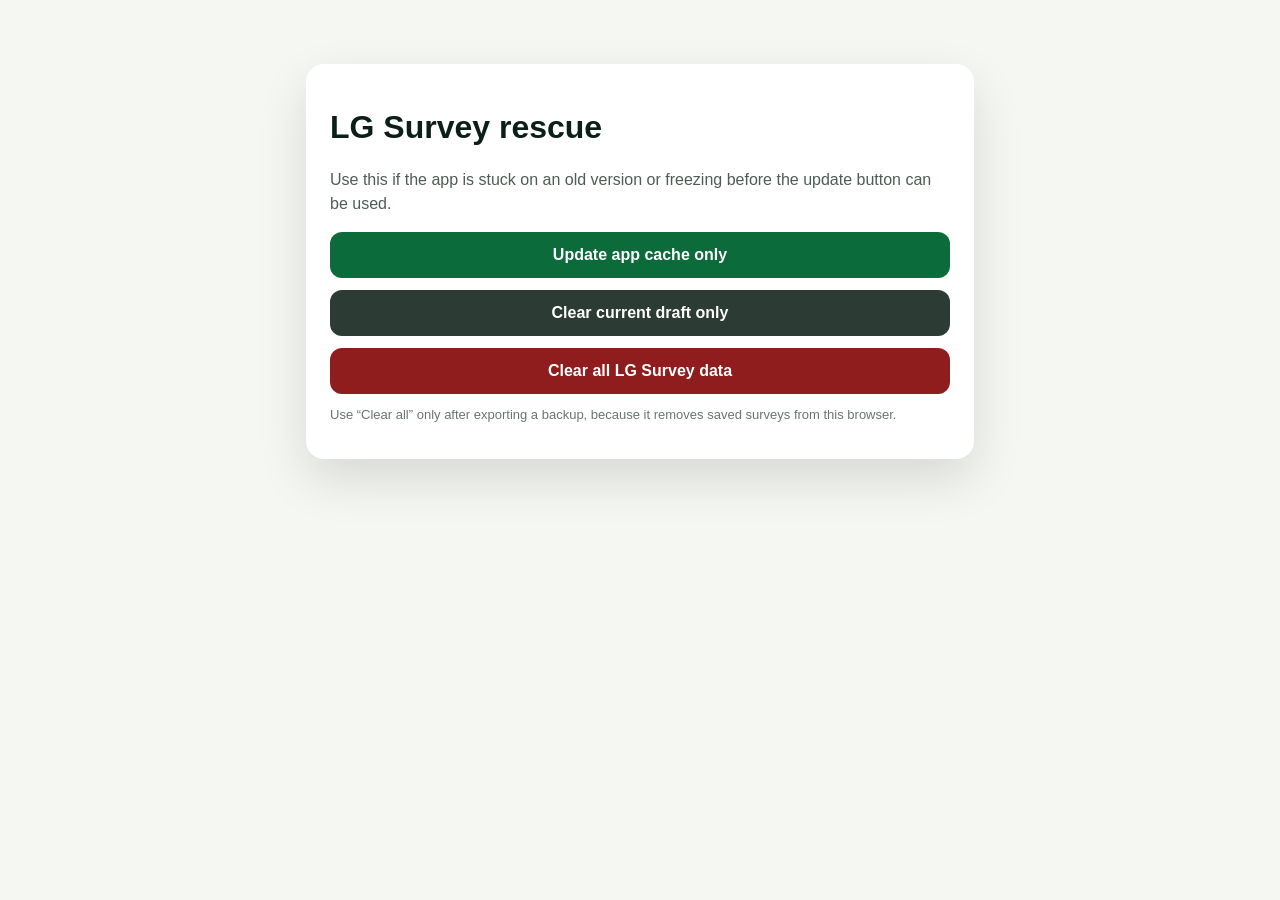
==== reset.html @ 2dec07aa "Add files via upload" ====
<!DOCTYPE html>
<html>
<head>
<meta charset="utf-8">
<meta name="viewport" content="width=device-width,initial-scale=1">
<title>LG Survey reset</title>
<style>
body{font-family:Arial,sans-serif;background:#f5f7f3;color:#0b1f18;margin:0;padding:24px}
.card{max-width:620px;margin:40px auto;background:#fff;border-radius:18px;padding:24px;box-shadow:0 20px 50px rgba(0,0,0,.12)}
button{display:block;width:100%;margin:12px 0;padding:14px 16px;border-radius:12px;border:0;background:#0b6b3a;color:white;font-weight:700;font-size:16px}
.secondary{background:#2c3b34}.danger{background:#8f1d1d}.hint{color:#4d5d55;line-height:1.5}.small{font-size:13px;color:#68766f}
</style>
</head>
<body>
<div class="card">
<h1>LG Survey rescue</h1>
<p class="hint">Use this if the app is stuck on an old version or freezing before the update button can be used.</p>
<button id="cache">Update app cache only</button>
<button class="secondary" id="draft">Clear current draft only</button>
<button class="danger" id="all">Clear all LG Survey data</button>
<p class="small">Use “Clear all” only after exporting a backup, because it removes saved surveys from this browser.</p>
<pre id="status"></pre>
</div>
<script>
const statusBox=document.getElementById('status');
function log(t){statusBox.textContent += t + "\n";}
async function cleanCaches(){
  log('Clearing app cache...');
  try{
    if('serviceWorker' in navigator){
      const regs=await navigator.serviceWorker.getRegistrations();
      for(const r of regs){try{await r.unregister(); log('Service worker removed');}catch(e){}}
    }
    if('caches' in window){
      const keys=await caches.keys();
      await Promise.all(keys.map(k=>caches.delete(k)));
      log('Caches cleared: '+keys.length);
    }
  }catch(e){log('Cache clear warning: '+e.message);}
}
function appUrl(){return './index.html?v60='+Date.now();}
document.getElementById('cache').onclick=async()=>{await cleanCaches(); location.replace(appUrl());};
document.getElementById('draft').onclick=async()=>{await cleanCaches(); localStorage.removeItem('tlgec_current_draft_v1'); log('Current draft cleared'); location.replace(appUrl());};
document.getElementById('all').onclick=async()=>{if(!confirm('This removes all saved LG Survey data in this browser. Continue?'))return; await cleanCaches(); Object.keys(localStorage).filter(k=>k.toLowerCase().includes('tlgec')).forEach(k=>localStorage.removeItem(k)); log('LG Survey local data cleared'); location.replace(appUrl());};
</script>
</body>
</html>
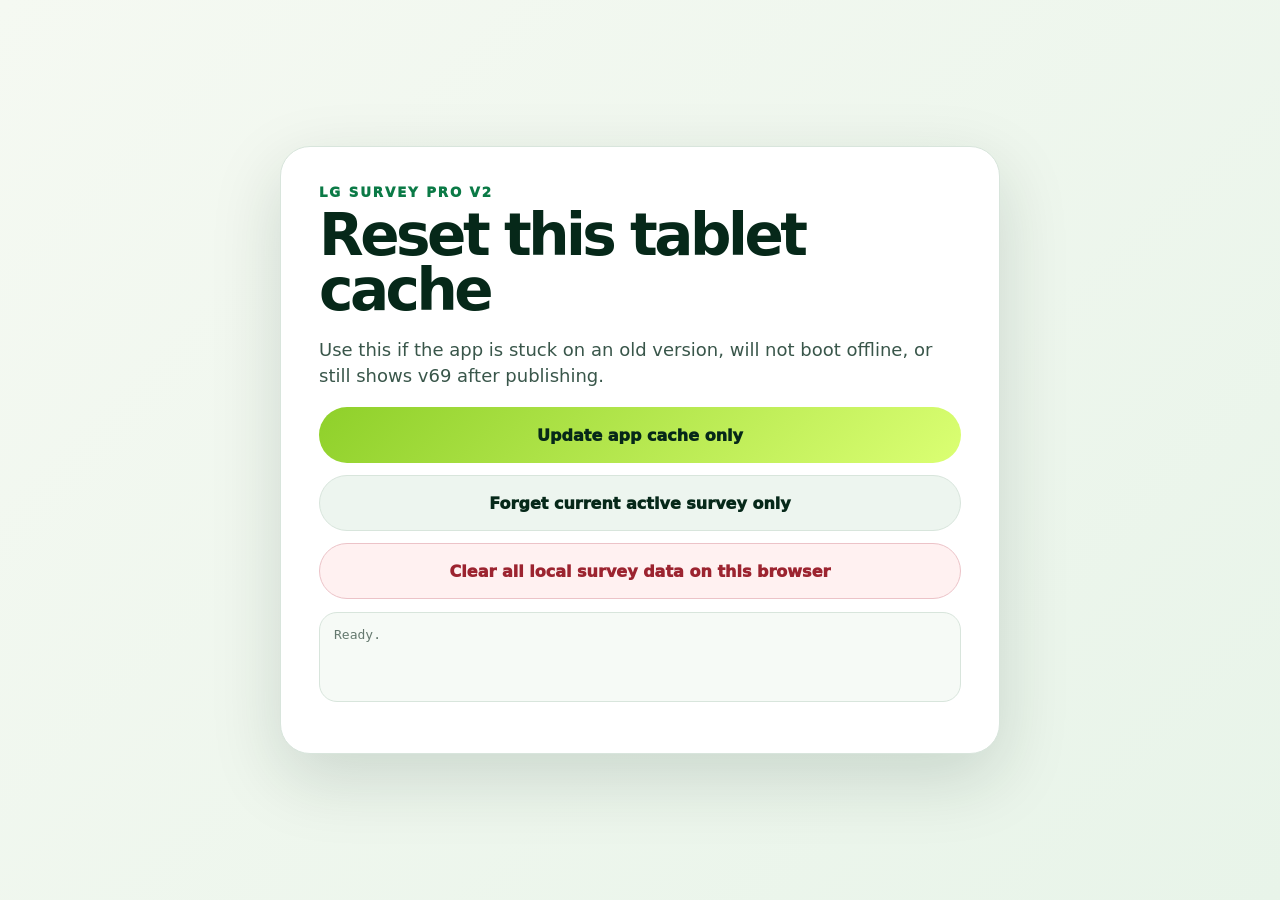
==== commit 36c5ee3a: "Update v2 cache reset page" ====
--- a/reset.html
+++ b/reset.html
@@ -1,47 +1,99 @@
-<!DOCTYPE html>
-<html>
+<!doctype html>
+<html lang="en">
 <head>
-<meta charset="utf-8">
-<meta name="viewport" content="width=device-width,initial-scale=1">
-<title>LG Survey reset</title>
-<style>
-body{font-family:Arial,sans-serif;background:#f5f7f3;color:#0b1f18;margin:0;padding:24px}
-.card{max-width:620px;margin:40px auto;background:#fff;border-radius:18px;padding:24px;box-shadow:0 20px 50px rgba(0,0,0,.12)}
-button{display:block;width:100%;margin:12px 0;padding:14px 16px;border-radius:12px;border:0;background:#0b6b3a;color:white;font-weight:700;font-size:16px}
-.secondary{background:#2c3b34}.danger{background:#8f1d1d}.hint{color:#4d5d55;line-height:1.5}.small{font-size:13px;color:#68766f}
-</style>
+  <meta charset="utf-8">
+  <meta name="viewport" content="width=device-width,initial-scale=1,viewport-fit=cover">
+  <meta name="theme-color" content="#062819">
+  <title>LG Survey Pro v2 reset</title>
+  <style>
+    :root{--deep:#062819;--green:#0b7a46;--lime:#8fd02a;--line:#d8e5dc;--muted:#64786e}
+    *{box-sizing:border-box}
+    body{margin:0;min-height:100vh;display:grid;place-items:center;padding:22px;background:linear-gradient(135deg,#f5f9f2,#e8f4e9);color:var(--deep);font-family:system-ui,-apple-system,BlinkMacSystemFont,"Segoe UI",Arial,sans-serif}
+    .card{width:min(720px,100%);background:#fff;border:1px solid var(--line);border-radius:30px;padding:clamp(22px,4vw,38px);box-shadow:0 24px 70px rgba(6,40,25,.15)}
+    small{display:block;color:var(--green);font-weight:950;letter-spacing:.14em;text-transform:uppercase}
+    h1{margin:8px 0 10px;font-size:clamp(34px,6vw,58px);line-height:.96;letter-spacing:-.06em}
+    p{color:#39564a;font-size:18px;line-height:1.45}
+    button{display:block;width:100%;min-height:56px;margin:12px 0;border:0;border-radius:999px;padding:14px 18px;background:linear-gradient(135deg,var(--lime),#dbff73);color:var(--deep);font:inherit;font-weight:950}
+    .secondary{background:#edf5ef;color:var(--deep);border:1px solid var(--line)}
+    .danger{background:#fff1f1;color:#9c2430;border:1px solid #ecc3c8}
+    pre{min-height:90px;white-space:pre-wrap;background:#f6faf6;border:1px solid var(--line);border-radius:18px;padding:14px;color:var(--muted);font-size:13px}
+  </style>
 </head>
 <body>
-<div class="card">
-<h1>LG Survey rescue</h1>
-<p class="hint">Use this if the app is stuck on an old version or freezing before the update button can be used.</p>
-<button id="cache">Update app cache only</button>
-<button class="secondary" id="draft">Clear current draft only</button>
-<button class="danger" id="all">Clear all LG Survey data</button>
-<p class="small">Use “Clear all” only after exporting a backup, because it removes saved surveys from this browser.</p>
-<pre id="status"></pre>
-</div>
-<script>
-const statusBox=document.getElementById('status');
-function log(t){statusBox.textContent += t + "\n";}
-async function cleanCaches(){
-  log('Clearing app cache...');
-  try{
-    if('serviceWorker' in navigator){
-      const regs=await navigator.serviceWorker.getRegistrations();
-      for(const r of regs){try{await r.unregister(); log('Service worker removed');}catch(e){}}
+  <main class="card">
+    <small>LG Survey Pro v2</small>
+    <h1>Reset this tablet cache</h1>
+    <p>Use this if the app is stuck on an old version, will not boot offline, or still shows v69 after publishing.</p>
+    <button id="cache">Update app cache only</button>
+    <button class="secondary" id="active">Forget current active survey only</button>
+    <button class="danger" id="all">Clear all local survey data on this browser</button>
+    <pre id="status">Ready.</pre>
+  </main>
+  <script>
+    const ACTIVE_SURVEY_KEY = 'lg-v2-active-survey-id';
+    const DB_NAME = 'lg-survey-pro-v2';
+    const statusBox = document.getElementById('status');
+    const log = text => { statusBox.textContent += `\n${text}`; };
+    const appUrl = () => `./?v2reset=${Date.now()}`;
+
+    async function cleanAppShell() {
+      log('Removing service workers...');
+      if ('serviceWorker' in navigator) {
+        const regs = await navigator.serviceWorker.getRegistrations();
+        await Promise.all(regs.map(reg => reg.unregister().catch(() => false)));
+        log(`Service workers removed: ${regs.length}`);
+      }
+      if ('caches' in window) {
+        const keys = await caches.keys();
+        await Promise.all(keys.map(key => caches.delete(key)));
+        log(`Caches cleared: ${keys.length}`);
+      }
     }
-    if('caches' in window){
-      const keys=await caches.keys();
-      await Promise.all(keys.map(k=>caches.delete(k)));
-      log('Caches cleared: '+keys.length);
+
+    function deleteDb(name) {
+      return new Promise(resolve => {
+        const req = indexedDB.deleteDatabase(name);
+        req.onsuccess = req.onerror = req.onblocked = () => resolve();
+      });
     }
-  }catch(e){log('Cache clear warning: '+e.message);}
-}
-function appUrl(){return './index.html?v60='+Date.now();}
-document.getElementById('cache').onclick=async()=>{await cleanCaches(); location.replace(appUrl());};
-document.getElementById('draft').onclick=async()=>{await cleanCaches(); localStorage.removeItem('tlgec_current_draft_v1'); log('Current draft cleared'); location.replace(appUrl());};
-document.getElementById('all').onclick=async()=>{if(!confirm('This removes all saved LG Survey data in this browser. Continue?'))return; await cleanCaches(); Object.keys(localStorage).filter(k=>k.toLowerCase().includes('tlgec')).forEach(k=>localStorage.removeItem(k)); log('LG Survey local data cleared'); location.replace(appUrl());};
-</script>
+
+    async function clearSurveyData() {
+      log('Clearing v2 survey database...');
+      await deleteDb(DB_NAME);
+      if (indexedDB.databases) {
+        const dbs = await indexedDB.databases();
+        await Promise.all(dbs
+          .map(db => db.name)
+          .filter(name => /survey|tlgec|lg/i.test(name || ''))
+          .map(name => deleteDb(name)));
+      }
+      Object.keys(localStorage)
+        .filter(key => /survey|tlgec|lg/i.test(key))
+        .forEach(key => localStorage.removeItem(key));
+      log('Local survey data cleared.');
+    }
+
+    document.getElementById('cache').onclick = async () => {
+      statusBox.textContent = 'Working...';
+      await cleanAppShell();
+      location.replace(appUrl());
+    };
+
+    document.getElementById('active').onclick = async () => {
+      statusBox.textContent = 'Working...';
+      localStorage.removeItem(ACTIVE_SURVEY_KEY);
+      await cleanAppShell();
+      log('Current active survey pointer cleared. Saved surveys are kept.');
+      location.replace(appUrl());
+    };
+
+    document.getElementById('all').onclick = async () => {
+      if (!confirm('This removes saved LG Survey data from this browser. Continue only if you have exported anything important.')) return;
+      statusBox.textContent = 'Working...';
+      await cleanAppShell();
+      await clearSurveyData();
+      location.replace(appUrl());
+    };
+  </script>
 </body>
 </html>
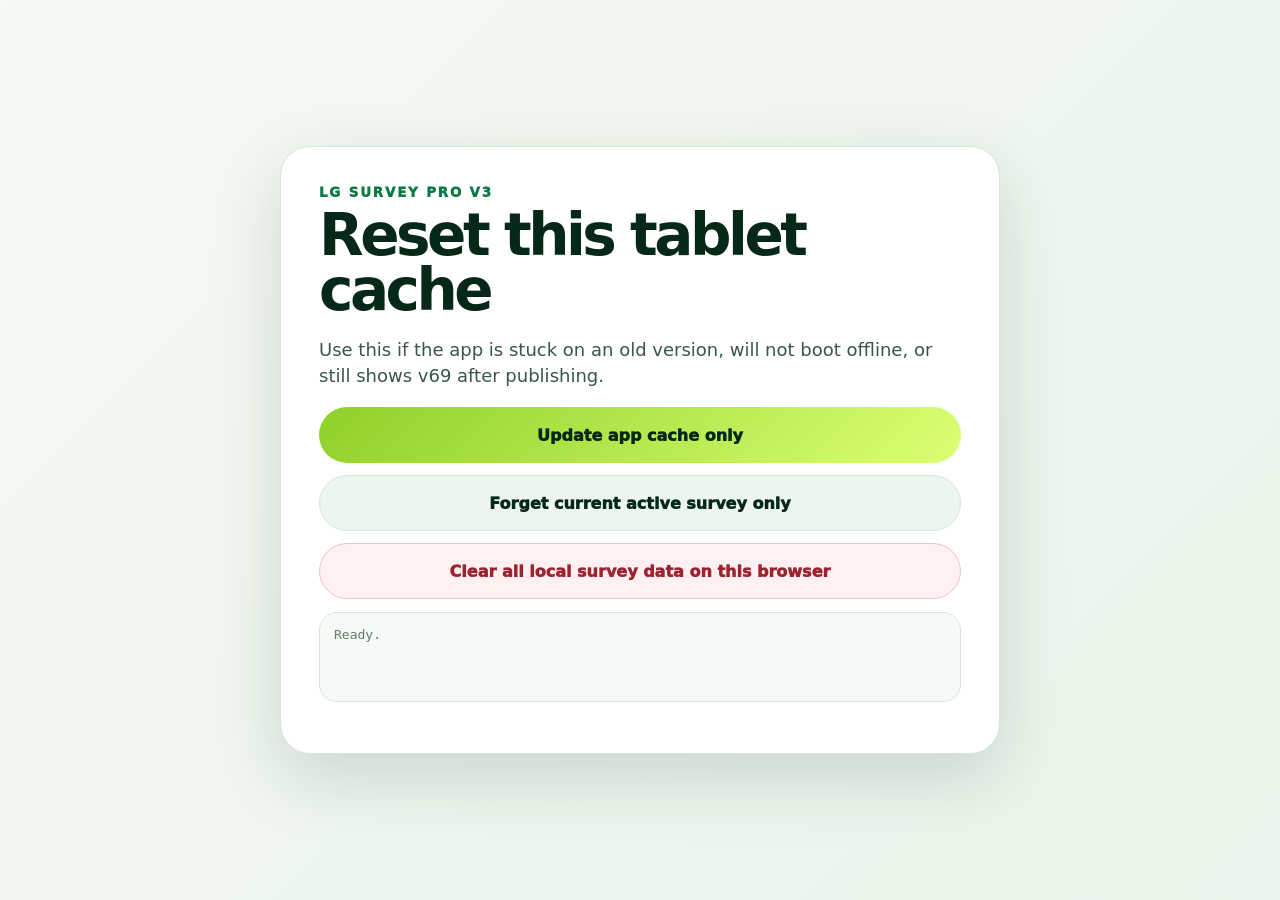
==== commit 7fd362c1: "Build LG Survey Pro V3" ====
--- a/reset.html
+++ b/reset.html
@@ -4,7 +4,7 @@
   <meta charset="utf-8">
   <meta name="viewport" content="width=device-width,initial-scale=1,viewport-fit=cover">
   <meta name="theme-color" content="#062819">
-  <title>LG Survey Pro v2 reset</title>
+  <title>LG Survey Pro V3 reset</title>
   <style>
     :root{--deep:#062819;--green:#0b7a46;--lime:#8fd02a;--line:#d8e5dc;--muted:#64786e}
     *{box-sizing:border-box}
@@ -21,7 +21,7 @@
 </head>
 <body>
   <main class="card">
-    <small>LG Survey Pro v2</small>
+    <small>LG Survey Pro V3</small>
     <h1>Reset this tablet cache</h1>
     <p>Use this if the app is stuck on an old version, will not boot offline, or still shows v69 after publishing.</p>
     <button id="cache">Update app cache only</button>
@@ -34,7 +34,7 @@
     const DB_NAME = 'lg-survey-pro-v2';
     const statusBox = document.getElementById('status');
     const log = text => { statusBox.textContent += `\n${text}`; };
-    const appUrl = () => `./?v2reset=${Date.now()}`;
+    const appUrl = () => `./?v3reset=${Date.now()}`;
 
     async function cleanAppShell() {
       log('Removing service workers...');
@@ -58,7 +58,7 @@
     }
 
     async function clearSurveyData() {
-      log('Clearing v2 survey database...');
+      log('Clearing the survey database...');
       await deleteDb(DB_NAME);
       if (indexedDB.databases) {
         const dbs = await indexedDB.databases();
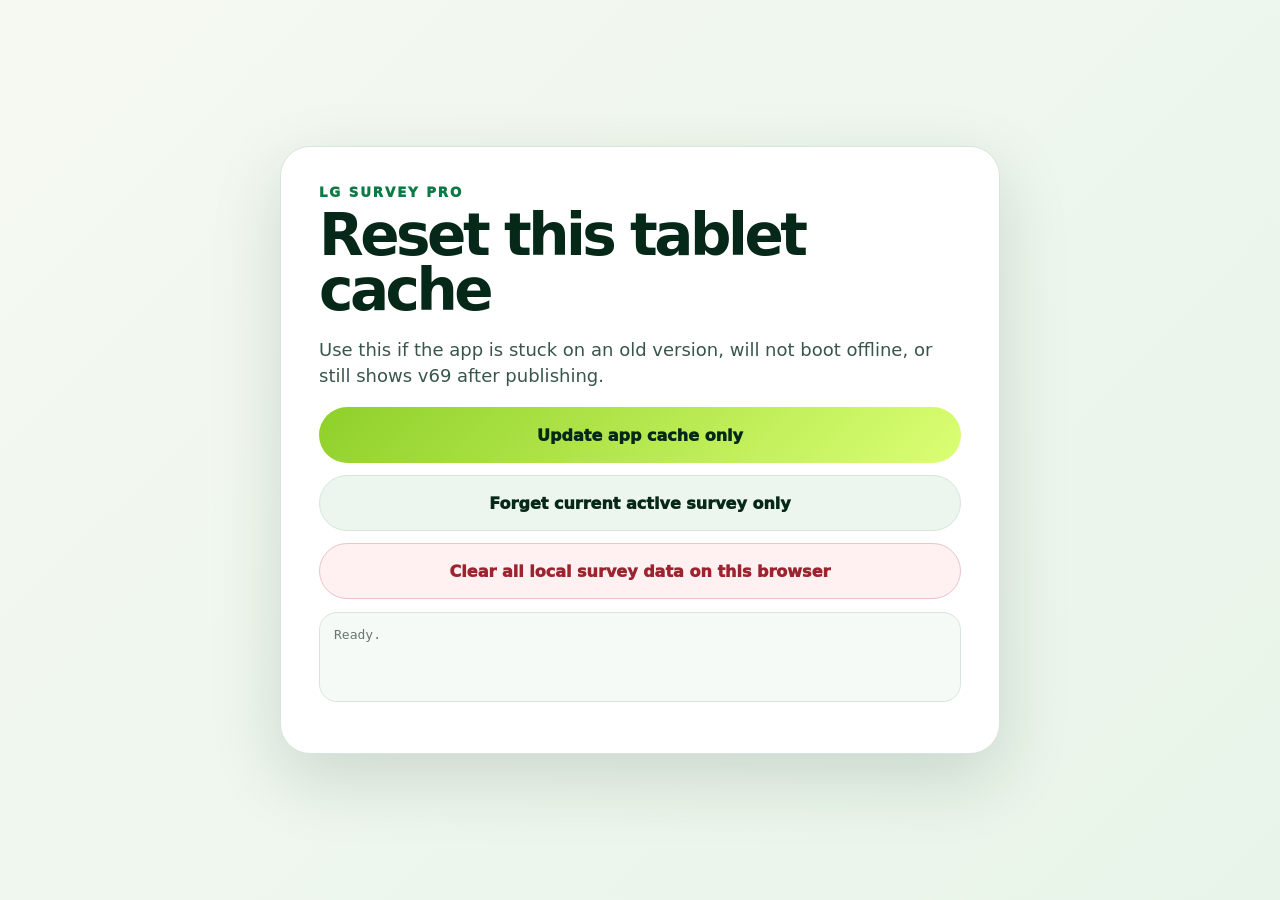
==== commit 2e656fb0: "Rebuild LG Survey customer journey" ====
--- a/reset.html
+++ b/reset.html
@@ -4,7 +4,7 @@
   <meta charset="utf-8">
   <meta name="viewport" content="width=device-width,initial-scale=1,viewport-fit=cover">
   <meta name="theme-color" content="#062819">
-  <title>LG Survey Pro V3 reset</title>
+  <title>LG Survey Pro reset</title>
   <style>
     :root{--deep:#062819;--green:#0b7a46;--lime:#8fd02a;--line:#d8e5dc;--muted:#64786e}
     *{box-sizing:border-box}
@@ -21,7 +21,7 @@
 </head>
 <body>
   <main class="card">
-    <small>LG Survey Pro V3</small>
+    <small>LG Survey Pro</small>
     <h1>Reset this tablet cache</h1>
     <p>Use this if the app is stuck on an old version, will not boot offline, or still shows v69 after publishing.</p>
     <button id="cache">Update app cache only</button>
@@ -30,11 +30,11 @@
     <pre id="status">Ready.</pre>
   </main>
   <script>
-    const ACTIVE_SURVEY_KEY = 'lg-v2-active-survey-id';
+    const ACTIVE_SURVEY_KEYS = ['lg-v4-active-survey-id', 'lg-v2-active-survey-id'];
     const DB_NAME = 'lg-survey-pro-v2';
     const statusBox = document.getElementById('status');
     const log = text => { statusBox.textContent += `\n${text}`; };
-    const appUrl = () => `./?v3reset=${Date.now()}`;
+    const appUrl = () => `./?v4reset=${Date.now()}`;
 
     async function cleanAppShell() {
       log('Removing service workers...');
@@ -81,7 +81,7 @@
 
     document.getElementById('active').onclick = async () => {
       statusBox.textContent = 'Working...';
-      localStorage.removeItem(ACTIVE_SURVEY_KEY);
+      ACTIVE_SURVEY_KEYS.forEach(key => localStorage.removeItem(key));
       await cleanAppShell();
       log('Current active survey pointer cleared. Saved surveys are kept.');
       location.replace(appUrl());
